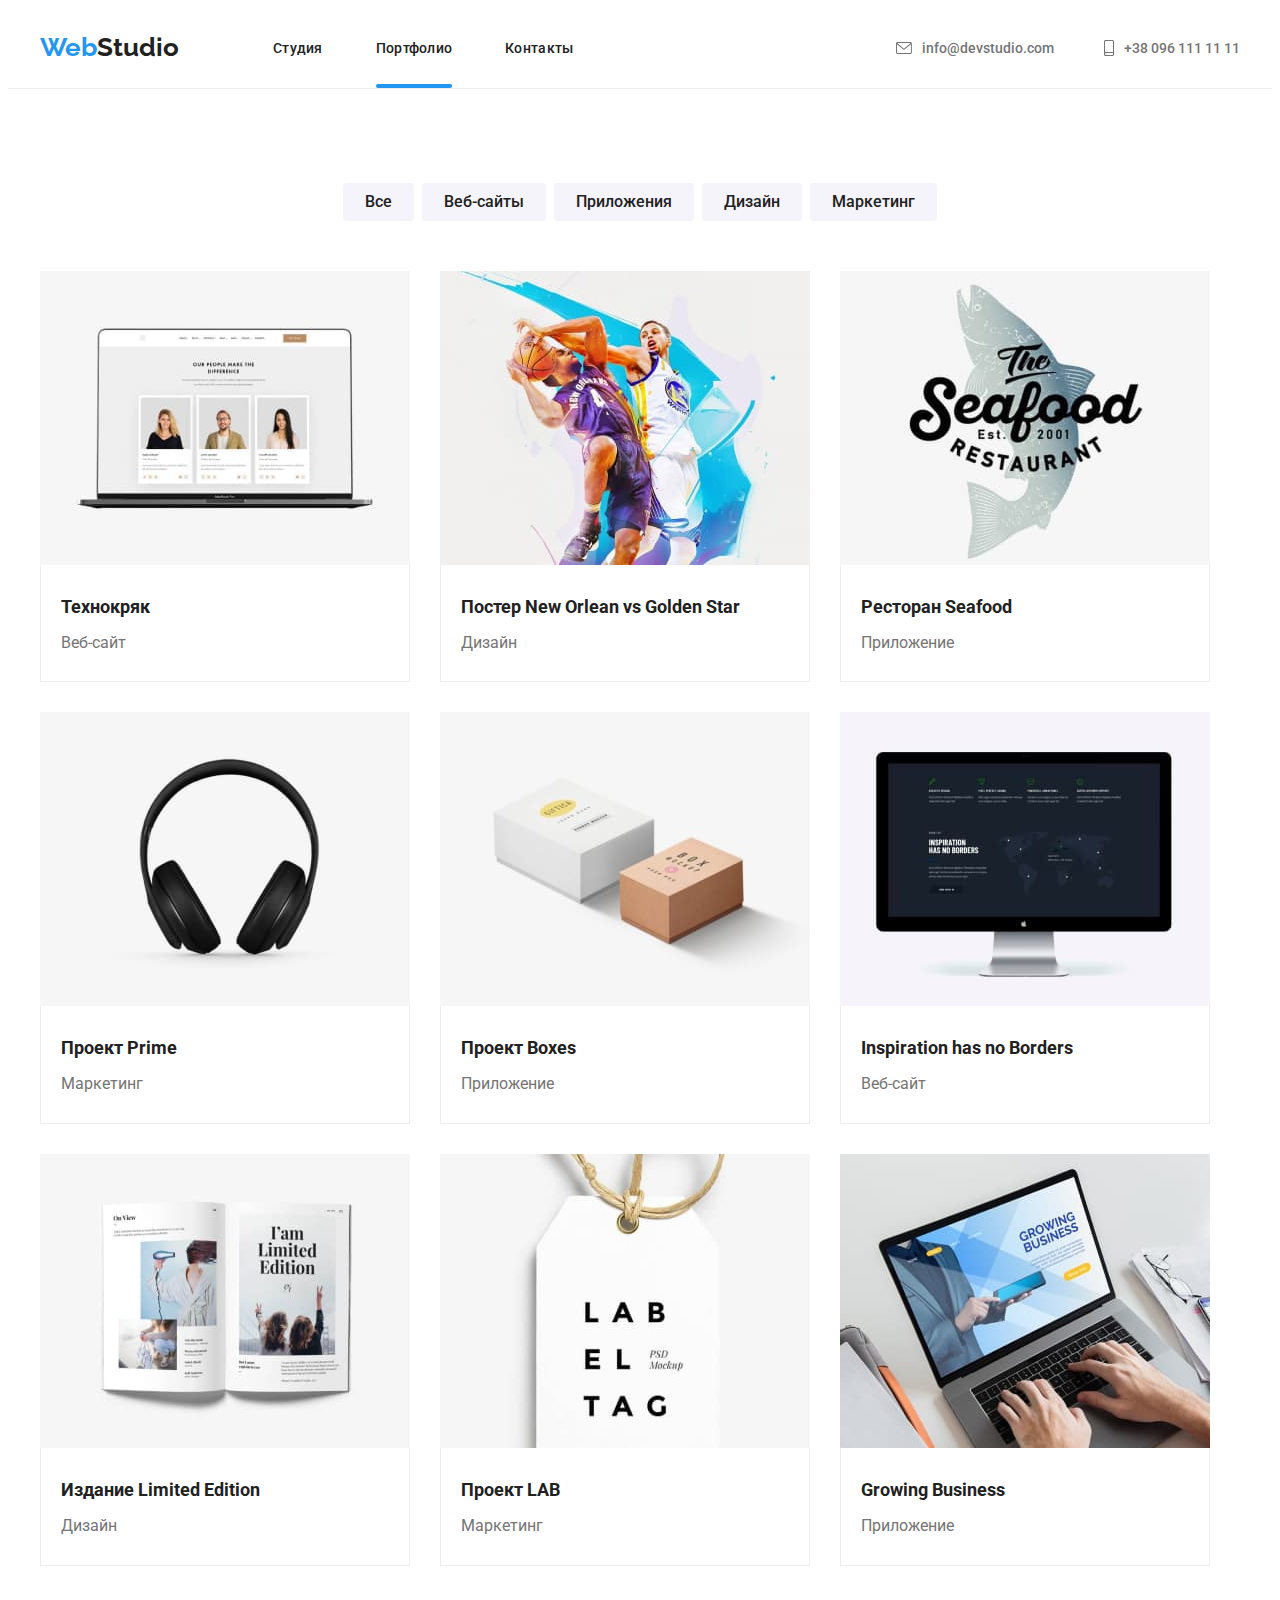
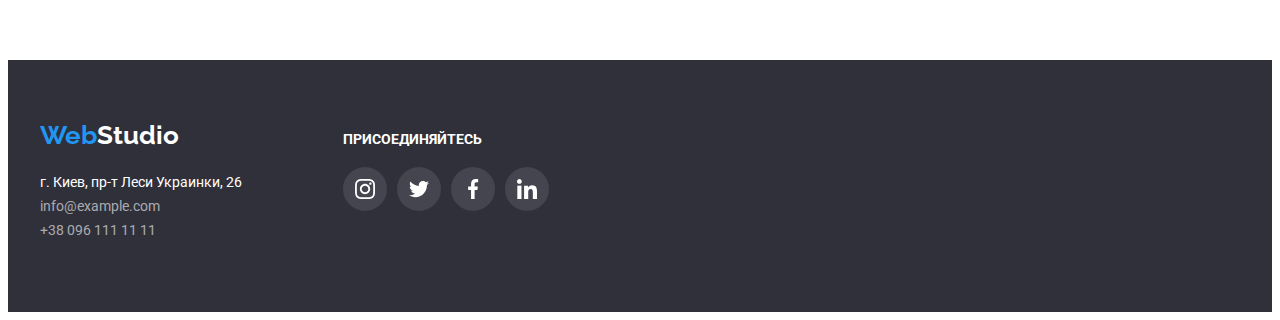
==== portfolio.html @ 3e5e9f69 "go" ====
<!DOCTYPE html>
<html lang="ru">
<head>
    <meta charset="UTF-8" />
    <meta http-equiv="X-UA-Compatible" content="IE=edge"/>
    <meta name="viewport" content="width=device-width, initial-scale=1.0"/>
    <title>WebStudio</title>
    <link href="https://fonts.googleapis.com/css2?family=Raleway:wght@700&family=Roboto:wght@400;500;700;900&display=swap"
          rel="stylesheet">
    <link rel="preconnect" href="https://fonts.googleapis.com">
    <link rel="preconnect" href="https://fonts.gstatic.com" crossorigin>
    <link rel="stylesheet" href="https://cdnjs.cloudflare.com/ajax/libs/modern-normalize/1.0.0/modern-normalize.min.css"
        integrity="sha512-ISS7cAi1PEhQ8jnbJpJZMd29NlhNj4AWYyLOSp2CE/CsHxTCu+r+t0D2yoJudVrd0/8fTVPUVDzY5Tvli75u/g=="
        crossorigin="anonymous" />
    <link rel="stylesheet" href="css/styles.css"/>
</head>
<body>
<header class="header">
    <div class="container">
        <a class="studio" href=""><span class="web">Web</span>Studio</a>
        <nav class="nav">
            <ul class="list">
                <li class="nav-list">
                    <a class="nav-info" href="./index.html">Студия</a>
                </li>
                <li class="nav-list">
                    <a class="nav-info nav-info-line" href="./portfolio.html">Портфолио</a>
                </li>
                <li class="nav-list">
                    <a class="nav-info" href="">Контакты</a>
                </li>
            </ul>
        </nav>
    <ul class="list-header">
        <li>
            <a class="mail" href="mailto:info@devstudio.com">
                <svg class="mail-icon" width="16" height="12">
                    <use href="./images/symbol-defs.svg#icon-mail"></use>
                </svg>
                info@devstudio.com
            </a>
        </li>
        <li>
            <a class="tel" href="tel:+380961111111">
                <svg class="mail-icon" width="10" height="16">
                    <use href="./images/symbol-defs.svg#icon-phone"></use>
                </svg>
                +38 096 111 11 11
            </a>
        </li>
    </ul>
    </div>
</header>
    <main>
    <div class="container">
        <h1 class="title-none">Портфолио</h1>
       <section class="section-portfolio">
           <h2 class="title-none">Услуги</h2>    
        <ul class="list-menu">
            <li class="list-portfolio">
              <button class="button-portfolio" type="button">Все</button>
            </li>
            <li class="list-portfolio">
              <button class="button-portfolio" type="button">Веб-сайты</button>
            </li>
            <li class="list-portfolio">
              <button class="button-portfolio" type="button">Приложения</button>
            </li>
            <li class="list-portfolio">
              <button class="button-portfolio" type="button">Дизайн</button>
            </li>
            <li class="list-portfolio">
              <button class="button-portfolio" type="button">Маркетинг</button>
            </li>
        </ul>
        </section>
      <section class="img-portfolio">
        <h2 style="display: none;">Информация</h2>
        <ul class="list">
            <li class ="img-list">
                <a class="img-overlay-list" href="">
                <div class="img-overlay">
                  <img src="./img-portfolio/img1.jpg" alt="Технокряк" width="370">
                  <p class="overlay" >
                    Технокряк это современная площадка распространения коронавируса. Компании используют эту платформу для цифрового
                    шпионажа и атак на защищённые сервера конкурентов
                  </p>
                </div>
                <div class="content-portfolio">
                   <h3 class="title-portfolio">Технокряк</h3>
                   <p class="paragraf-portfolio">Веб-сайт</p>
                </div>
                </a>
            </li>
            <li class ="img-list">
                <img src="./img-portfolio/img2.jpg" alt="Дизайн" width="370">
                <div class="content-portfolio">
                   <h3 class="title-portfolio">Постер <span lang="en">New Orlean vs Golden Star</span></h3>
                   <p class="paragraf-portfolio">Дизайн</p>
                </div>
            </li>
            <li class ="img-list">
                <img src="./img-portfolio/img3.jpg" alt="Приложение" width="370">
                <div class="content-portfolio">
                   <h3 class="title-portfolio">Ресторан <span lang="en">Seafood</span></h3>
                   <p class="paragraf-portfolio">Приложение</p>
                </div>
            </li>
            <li class ="img-list">
                <img src="./img-portfolio/img4.jpg" alt="Маркетинг" width="370">
                <div class="content-portfolio">
                   <h3 class="title-portfolio">Проект <span lang ="en">Prime</span></h3>
                   <p class="paragraf-portfolio">Маркетинг</p>
                </div>
            </li>
            <li class ="img-list">
                <img src="./img-portfolio/img5.jpg" alt="Приложение" width="370">
                <div class="content-portfolio">
                    <h3 class="title-portfolio">Проект <span lang="en">Boxes</span></h3>
                    <p class="paragraf-portfolio">Приложение</p>
                </div>
            </li>
            <li class ="img-list">
                <img src="./img-portfolio/img6.jpg" alt="Веб-сайт" width="370">
                <div class="content-portfolio">
                    <h3 class="title-portfolio" lang="en">Inspiration has no Borders</h3>
                    <p class="paragraf-portfolio">Веб-сайт</p>
                </div>
            </li>
            <li class ="img-list">
                <img src="./img-portfolio/img7.jpg" alt="Дизайн" width="370">
                <div class="content-portfolio">
                    <h3 class="title-portfolio">Издание <span lang="en">Limited Edition</span></h3>
                    <p class="paragraf-portfolio">Дизайн</p>
                </div>
            </li>
            <li class ="img-list">
                <img src="./img-portfolio/img8.jpg" alt="Маркетинг" width="370">
                <div class="content-portfolio">
                    <h3 class="title-portfolio">Проект <span lang="en">LAB</span></h3>
                    <p class="paragraf-portfolio">Маркетинг</p>
                </div>
            </li>
            <li class ="img-list">
                <img src="./img-portfolio/img9.jpg" alt="Приложение" width="370">
               <div class="content-portfolio">
                   <h3 class="title-portfolio" lang="en">Growing Business</h3>
                   <p class="paragraf-portfolio">Приложение</p>
               </div>
            </li>
        </ul>
        </section>
        </div>
      </main>
<footer class="footer">
    <div class="container">
        <div class="footer-addres">
            <a class="studio" href=""><span class="web">Web</span>Studio</a>
            <address class="address">
                <p class="adres">г. Киев, пр-т Леси Украинки, 26</p>
                <ul class="list">
                    <li class="footer-mail">
                        <a href="mailto:info@example.com">info@example.com</a>
                    </li>
                    <li class="footer-mail">
                        <a href="tel:+380961111111">+38 096 111 11 11</a>
                    </li>
                </ul>
            </address>
        </div>
        <div class="footer-icon">
            <h3 class="footer-info">ПРИСОЕДИНЯЙТЕСЬ</h3>
            <ul class="footer-list">
                <li class="people-list-item">
                    <a class="people-info-footer" href="">
                        <svg class="links-footer" width="20px" height="20px">
                            <use href="./images/symbol-defs.svg#icon-instagram"></use>
                        </svg>
                    </a>
                </li>
                <li class="people-list-item">
                    <a class="people-info-footer" href="">
                        <svg class="links-footer" width="20px" height="20px">
                            <use href="./images/symbol-defs.svg#icon-twitter"></use>
                        </svg>
                    </a>
                </li>
                <li class="people-list-item">
                    <a class="people-info-footer" href="">
                        <svg class="links-footer" width="20px" height="20px">
                            <use href="./images/symbol-defs.svg#icon-facebook"></use>
                        </svg>
                    </a>
                </li>
                <li class="people-list-item">
                    <a class="people-info-footer" href="">
                        <svg class="links-footer" width="20px" height="20px">
                            <use href="./images/symbol-defs.svg#icon-linkedin"></use>
                        </svg>
                    </a>
                </li>
            </ul>
        </div>
    </div>
</footer>
  </body>
</html>
---- css/styles.css ----
:root {
  --primary-font-famili: 'Roboto', sans-serif;
  --secondary-font-famili: 'Raleway', sans-serif;
  --primary-text-color: #757575;
  --secondary-text-color: #212121;
  --footer-text-color: rgba(255, 255, 255, 0.6);
  --main-color: #ffffff;
  --accent-color: #2196f3;
}
body {
  font-family: var(--primary-font-famili);
  font-size: 14px;
  font-style: normal;
  color: var(--secondary-text-color);
}

a {
  text-decoration: none;
  color: var(--secondary-text-color);
}

h1,
h2,
h3,
p {
  margin-top: 0;
  margin-bottom: 0;
}

img {
  display: block;
  max-width: 100%;
  height: auto;
}
ul {
  margin-top: 0;
  margin-bottom: 0;
  padding-left: 0;
  list-style: none;
}
.title-none{
  display: none;
}
.container {
  width: 1200px;
  padding-left: 15px;
  padding-right: 15px;
  margin-left: auto;
  margin-right: auto;
}
.top-bottom {
  padding-top: 94px;
  padding-bottom: 94px;
}
/*hover,focus*/
.tel:focus,
.tel:hover,
.mail:focus,
.mail:hover,
.nav-info:focus,
.nav-info:hover {
  color: var(--accent-color);
  transition: color 250ms cubic-bezier(0.4, 0, 0.2, 1);
}
.list-header {
  display: flex;
  list-style-type: none;
  margin-left: auto;
}
.header {
  height: 80px;
}
.header div {
  display: flex;
  align-items: center;
}
.nav-list {
  display: inline-block;
  padding-top: 31px;
  padding-bottom: 31px;
}
.nav-list:not(:last-child) {
  margin-right: 50px;
}
.title-section {
  margin-bottom: 50px;
  font-weight: bold;
  font-size: 36px;
  line-height: 42px;
  text-align: center;
  color: var(--secondary-text-color);
}
/* WebStudio */
.studio {
  padding-top: 24px;
  padding-bottom: 25px;
  margin-right: 94px;
  font-family: var(--secondary-font-famili);
  font-weight: bold;
  font-size: 26px;
  line-height: 1.2;
}
.web {
  color: var(--accent-color);
  font-weight: bold;
  font-size: 26px;
  line-height: 1.2;
}
/* Menu Nav */
.nav {
  font-weight: 500;
  font-size: 14px;
  line-height: 16px;
}
.nav-list{
  position: relative;
  cursor: pointer;
}
.nav-info{
  position: relative;
  letter-spacing: 0.02em;
  transition: color 250ms cubic-bezier(0.4, 0, 0.2, 1);
}
.nav-info-line::after{
content: "";
position: absolute;
left: 0;
bottom: -32px;
width: 100%;
height: 4px;
background: #2196f3;
border-radius: 2px;
}
/* E-mail */
.mail {
  display: flex;
  align-items: center;
  margin-right: 50px;
  color: var(--primary-text-color);
  font-weight: 500;
  font-size: 14px;

  transition: color 250ms cubic-bezier(0.4, 0, 0.2, 1);
}
.mail-icon {
  margin-right: 10px;
  fill: #757575;

  transition: fill 250ms cubic-bezier(0.4, 0, 0.2, 1);
}
.tel {
  display: flex;
  color: var(--primary-text-color);
  font-weight: 500;
  font-size: 14px;
  transition: color 250ms cubic-bezier(0.4, 0, 0.2, 1);
}
.tel:focus .mail-icon,
.tel:hover .mail-icon,
.mail:focus .mail-icon,
.mail:hover .mail-icon {
  fill: var(--accent-color);
}
/*Герой*/
.hero {
  max-width: 1600px;
  background: var(--secondary-text-color);
  background-image: linear-gradient(rgba(47, 48, 58, 0.4), rgba(47, 48, 58, 0.4)),
    url(../images/bg.jpg);
  background-size: cover;
  background-position: center;
  padding: 200px 0;
}
.text-hero {
  text-transform: uppercase;
  max-width: 650px;
  margin: 0 auto;
  font-size: 44px;
  line-height: 1.4;
  text-align: center;
  color: var(--main-color);
}
/*button*/
.button-hero {
  display: flex;
  justify-content: center;
  margin-top: 30px;
  margin-left: auto;
  margin-right: auto;
  padding: 10px 32px;
  border-radius: 4px;
  border: none;
  cursor: pointer;
  letter-spacing: 0.06em;
  line-height: 30px;
  font-weight: bold;
  font-size: 16px;
  color: var(--main-color);
  background: var(--accent-color);

  transition: color 250ms cubic-bezier(0.4, 0, 0.2, 1),
  background 250ms cubic-bezier(0.4, 0, 0.2, 1);
}
.button-hero:hover,
.button-hero:focus {
  background: #188ce8;
}
.title-section {
  font-weight: bold;
  font-size: 36px;
  line-height: 1.16;
  text-align: center;
}
/*Особенности*/
.title-info {
  margin-bottom: 10px;
  font-weight: bold;
  font-size: 14px;
  line-height: 16px;
  text-transform: uppercase;
  color: var(--secondary-text-color);
}
.paragraf-info {
  width: 270px;
  font-weight: 400;
  font-size: 14px;
  line-height: 1.7;
  color: var(--primary-text-color);
}
.group {
  display: flex;
  justify-content: center;
  align-items: center;
  height: 120px;
  margin-bottom: 20px;
  background: #f5f4fa;
}
.info .list {
  display: flex;
}
.list-info:not(:last-child){
  margin-right: 30px;
}
/*Чем занимаемся*/
.work {
  padding-bottom: 94px;
}
.work .list {
  display: flex;
  margin-top: 50px;
}
.img-box:not(:last-child) {
  margin-right: 30px;
}
.img-box {
  position: relative;
}
.text-img-box {
  position: absolute;
  bottom: 0;
  left: 0;
  width: 370px;
  height: 70px;
  padding-top: 27px;
  font-weight: 700;
  text-align: center;
  letter-spacing: 0.03em;
  text-transform: uppercase;
  color: var(--main-color);

  background: rgba(47, 48, 58, 0.8);
}
/*Наша команда*/
.people {
  background: #f5f4fa;
}
.people .name {
  text-align: center;
  font-weight: 500;
  font-size: 16px;
  line-height: 1.2;
}
.people .list {
  display: flex;
}
.people-name {
  padding-top: 30px;
  padding-bottom: 30px;
}
.people-card {
  background: #fff;
  border-radius: 4px;
  box-shadow: 0px 1px 3px rgba(0, 0, 0, 0.12), 0px 1px 1px rgba(0, 0, 0, 0.14),
    0px 2px 1px rgba(0, 0, 0, 0.2);
}
.people-card:not(:last-child) {
  margin-right: 30px;
}
.links-people {
  display: flex;
  justify-content: center;
  margin-top: 16px;
}
.people-info {
  display: flex;
  align-items: center;
  justify-content: center;
  width: 44px;
  height: 44px;
  background-color: #fff;
  border-radius: 50%;

  transition: background-color 250ms cubic-bezier(0.4, 0, 0.2, 1);
}
.links {
  fill: #afb1b8;
  transition: fill 250ms cubic-bezier(0.4, 0, 0.2, 1);
}
.people-info:hover .links,
.people-info:focus .links {
  fill: var(--main-color);
}
.people-info:hover,
.people-info:focus {
  background-color: var(--accent-color);
}

.people-list-item:not(:last-child) {
  margin-right: 10px;
}
.prof {
  text-align: center;
  margin-top: 10px;
  font-size: 16px;
  line-height: 1.2;
  color: var(--primary-text-color);
}
/*КЛИЕНТЫ*/
.group-client {
  display: flex;
  background: #fff;
}
.client {
  width: 170px;
  height: 92px;
  border: 1px solid;
  border-color: #afb1b8;
  border-radius: 4px;

  transition: border-color 250ms cubic-bezier(0.4, 0, 0.2, 1);
}
.client:not(:last-child) {
  margin-right: 30px;
}
.clients-icon {
  fill: #afb1b8;

  transition: fill 250ms cubic-bezier(0.4, 0, 0.2, 1);
}
.group-info {
  display: flex;
  justify-content: center;
  align-items: center;
  width: 170px;
  height: 92px;
}
.group-info:focus .clients-icon,
.group-info:hover .clients-icon {
  fill: var(--accent-color);
}
.client:focus,
.client:hover {
  border-color: var(--accent-color);
}
/*footer*/
.footer .container {
  display: flex;
  align-items: baseline;
}
.footer {
  padding-top: 60px;
  padding-bottom: 60px;
  background-color: #2f303a;
}
.footer .studio {
  font-family: var(--secondary-font-famili);
  font-weight: bold;
  font-size: 26px;
  line-height: 1.2;
  color: var(--main-color);
}
.address {
  width: 231px;
  height: 81px;
  margin-top: 20px;
}
.adres {
  font-weight: 400;
  font-style: normal;
  font-size: 14px;
  line-height: 1.7;
  color: var(--main-color);
}
.footer-mail .adres {
  margin-bottom: 9px;
}
.address a {
  font-style: normal;
  font-weight: 400;
  font-size: 14px;
  line-height: 1.7;
  color: var(--footer-text-color);
}
.footer-addres {
  margin-right: 70px;
}
.footer-list {
  display: flex;
  margin-top: 20px;
}
.people-info-footer {
  display: flex;
  align-items: center;
  justify-content: center;
  width: 44px;
  height: 44px;
  border-radius: 50%;
  background-color: rgba(255, 255, 255, 0.1);

  transition: background-color 250ms cubic-bezier(0.4, 0, 0.2, 1);
}
.links-footer {
  fill: #fff;
}
.footer-info {
  font-weight: bold;
  font-size: 14px;
  line-height: 16px;
  text-transform: uppercase;
  color: #ffffff;
}
.people-info-footer:focus,
.people-info-footer:hover {
  background-color: var(--accent-color);
}
/*ПОРТФОЛИО*/
.section-portfolio{
  padding-top: 94px;
}
.button-portfolio {
  font-family: inherit;
  padding: 6px 22px;
  cursor: pointer;
  border: none;
  font-weight: 500;
  font-size: 16px;
  line-height: 1.6;
  text-align: center;
  background: #f5f4fa;
  color: var(--secondary-text-color);
  border-radius: 4px;
  transition:color 250ms cubic-bezier(0.4, 0, 0.2, 1),
  background 250ms cubic-bezier(0.4, 0, 0.2, 1),
  box-shadow 250ms cubic-bezier(0.4, 0, 0.2, 1);
}
.button-portfolio:focus,
.button-portfolio:hover {
  color: var(--main-color);
  background: var(--accent-color);
  box-shadow: 0px 2px rgba(0, 0, 0, 0.12),0px 3px rgba(0, 0, 0, 0.1),0px 1px rgba(0, 0, 0, 0.08);
}
.title-portfolio {
  font-weight: 700;
  font-size: 18px;
  line-height: 2;
  color: var(--secondary-text-color);
}
.paragraf-portfolio {
  font-size: 16px;
  line-height: 1.8;
  color: var(--primary-text-color);
  margin-top: 4px;
}
.section-portfolio .list-menu {
  display: flex;
  justify-content: center;
  margin-bottom: 50px;
}
.list-portfolio:not(:last-child){
  margin-right: 8px;
}
.img-portfolio {
  padding-bottom: 94px;
}
.img-portfolio .list {
  display: flex;
  flex-wrap: wrap;
  margin-left: -30px;
  margin-top: -30px;
}
.img-list {
  margin-left: 30px;
  margin-top: 30px;
  cursor: pointer;

  transition: box-shadow 250ms cubic-bezier(0.4, 0, 0.2, 1);
}
.img-list:focus,
.img-list:hover {
  box-shadow: 0px 1px 1px rgba(0, 0, 0, 0.12), 0px 4px 4px rgba(0, 0, 0, 0.06),
    1px 4px 6px rgba(0, 0, 0, 0.16);
}
.content-portfolio {
  padding: 24px 20px;
  border: 1px solid;
  border-color: #eeeeee;
  border-top: none;
}
.header {
  border-bottom: 1px solid;
  border-color: #eeeeee;
}
.img-overlay {
  position: relative;
  overflow: hidden;
}
.overlay {
  position: absolute;
  top: 0;
  left: 0;
  width: 100%;
  height: 100%;
  padding: 63px 24px;
  font-style: normal;
  font-weight: 400;
  font-size: 18px;
  line-height: 28px;
  color: var(--main-color);
  background: rgba(33, 150, 243, 0.9);
  transform: translateY(100%);
  transition: transform 250ms cubic-bezier(0.4, 0, 0.2, 1);
}
.img-overlay-list:focus .overlay,
.img-overlay-list:hover .overlay,
.img-overlay:focus .overlay,
.img-overlay:hover .overlay {
  transform: translateY(0);
}
/* МОДАЛКА*/
.backdrop{
  position: fixed;
  top: 0;
  left: 0;
  width: 100vw;
  height: 100vh;
  background-color: rgba(0, 0, 0, 0.2);
}
.backdrop.is-hidden{
  opacity: 0;
  visibility: hidden;
  pointer-events: none;
}
.modal{
  position: absolute;
  top: 50%;
  left: 50%;
  transform: translate(-50%,-50%);
  width: 528px;
  height: 581px;
  background-color: #FFFFFF;
  border-radius: 4px;
  box-shadow: 0px 1px 3px rgba(0, 0, 0, 0.12),
  0px 1px 1px rgba(0, 0, 0, 0.14),
  0px 2px 1px rgba(0, 0, 0, 0.2);
  transition: background-color 250ms cubic-bezier(0.4, 0, 0.2, 1);
}
.modal-close-btn{
  position: absolute;
  top: 8px;
  right: 8px;
  padding: 6px;
  display: flex;
  justify-content: center;
  align-items: center;
  cursor: pointer;
  width: 30px;
  height: 30px;
  border-radius: 50%;
   border: 1px solid rgba(0, 0, 0, 0.1);
  background-color: transparent;
}
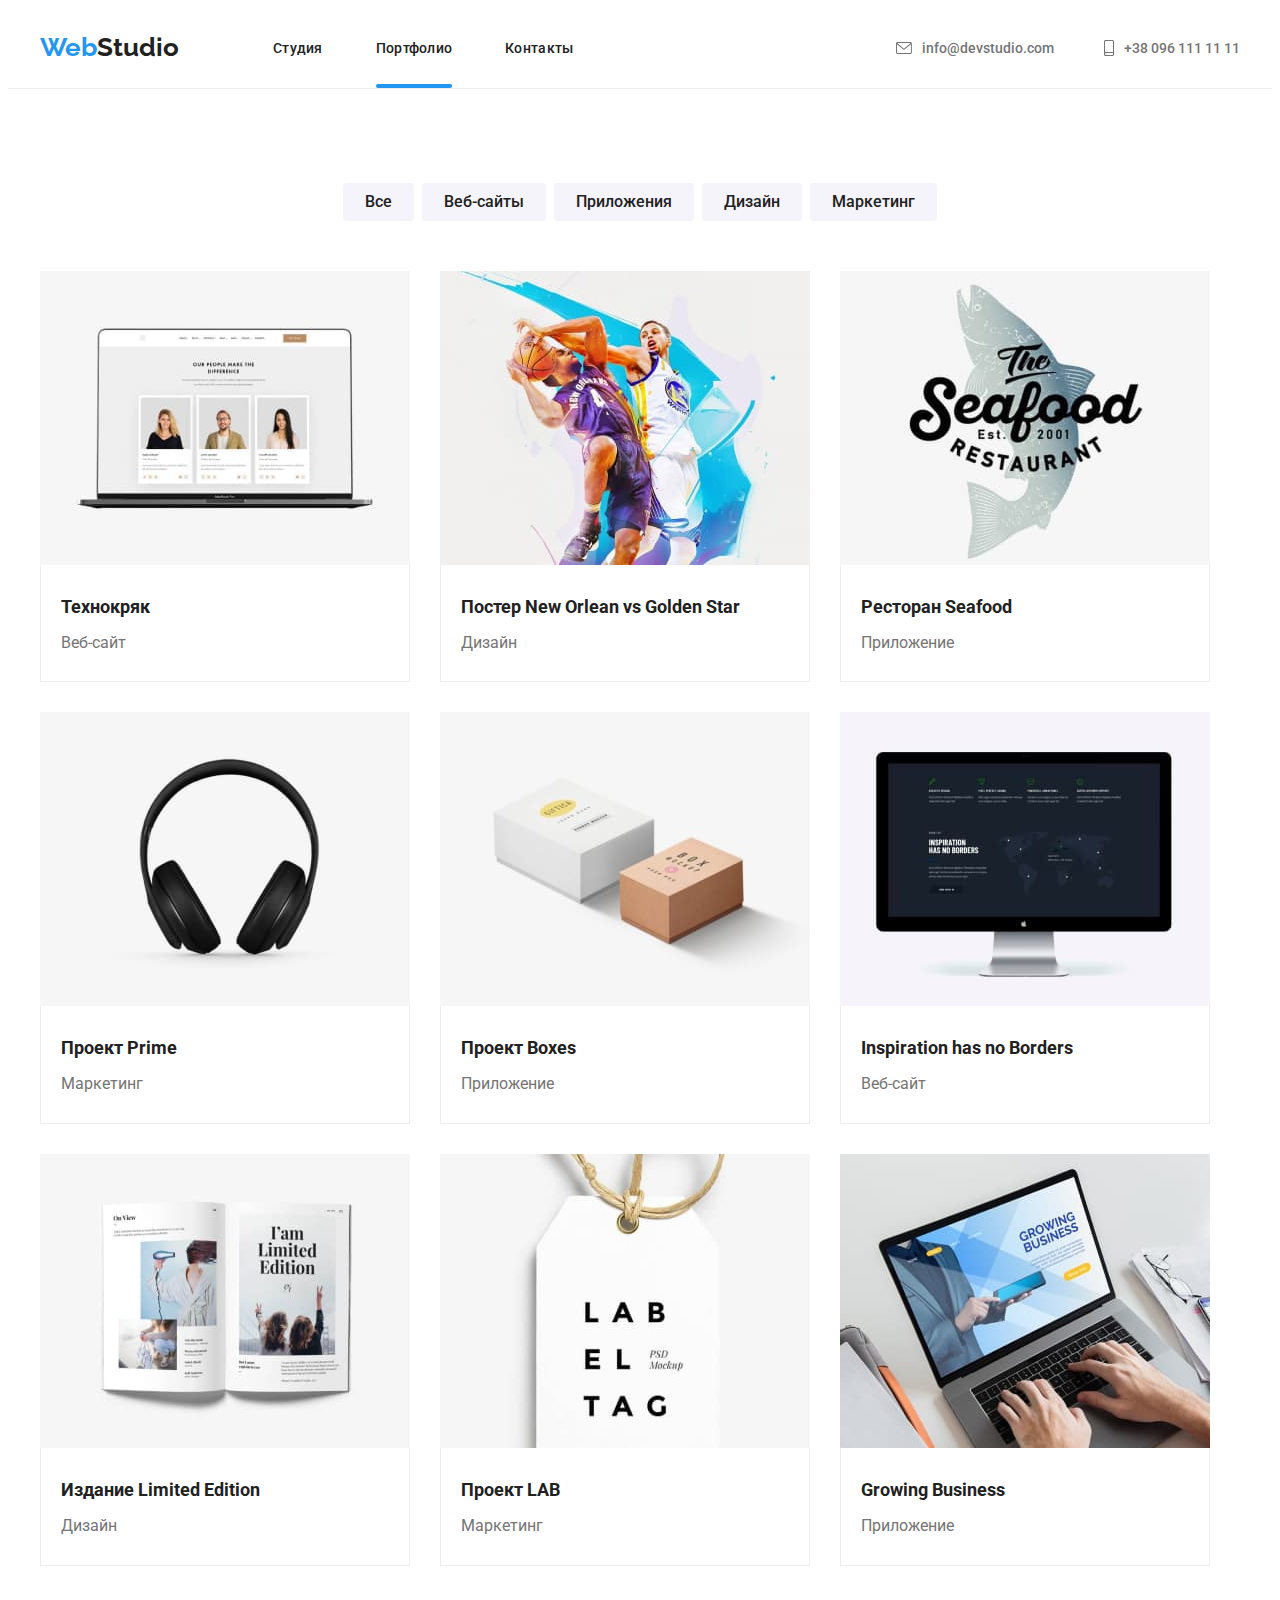
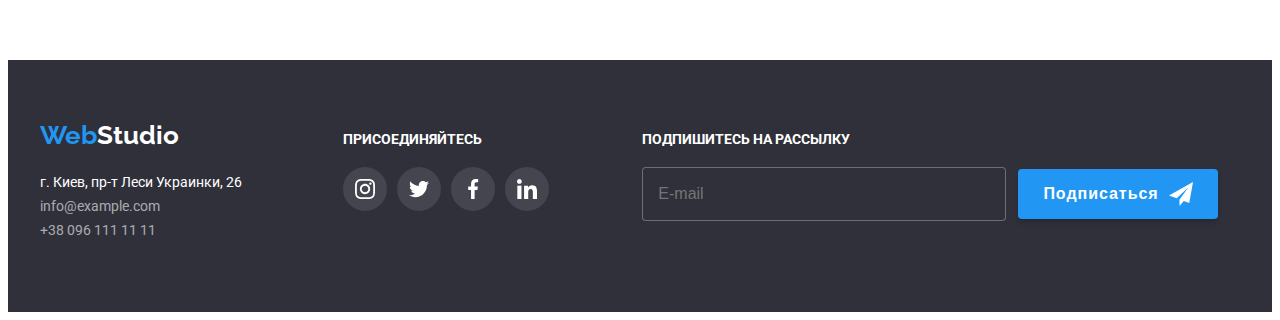
==== commit b8db49d5: "add" ====
--- a/portfolio.html
+++ b/portfolio.html
@@ -201,6 +201,29 @@
                 </li>
             </ul>
         </div>
+        <div>
+            <h3 class="footer-info">Подпишитесь на рассылку</h3>
+            <form class="footer-form">
+                <input class="footer-input" type="text" name="E-mail" placeholder="   E-mail" required />
+                <a href="">
+                    <button type="submit" class="footer-submit">Подписаться
+                        <svg class="icon-telegram" width="24px" height="24px">
+                            <use href="./images/symbol-defs.svg#icon-telegram-icon"></use>
+                        </svg>
+                    </button>
+                </a>
+            </form>
+        </div>
+        </div>
+        </footer>
+        <div class="backdrop is-hidden" data-modal>
+            <div class="modal">
+                <button type="button" class="modal-close-btn" data-modal-close>
+                    <svg class="modal-close-icon" width="18" height="18">
+                        <use href="./images/symbol-defs.svg#icon-close"></use>
+                    </svg>
+                </button>
+            </div>
     </div>
 </footer>
   </body>
--- a/css/styles.css
+++ b/css/styles.css
@@ -413,6 +413,48 @@
 }
 .footer-addres {
   margin-right: 70px;
+}
+.footer-icon{
+  margin-right: 93px;
+}
+.footer-form{
+  margin-top: 20px;
+  display: flex;
+  align-items: center;
+}
+.footer-input {
+  width: 358px;
+  height: 50px;
+  font-size: 16px;
+   margin-right: 12px;
+  background: #2F303A;
+  border-radius: 4px;
+  border: 1px solid rgba(255, 255, 255, 0.3);
+  transition: box-shadow 250ms cubic-bezier(0.4, 0, 0.2, 1);
+}
+.footer-input:focus,
+.footer-input:hover{
+box-shadow:0px 4px 4px rgba(0, 0, 0, 0.15);
+}
+.footer-submit{
+  display: flex;
+  justify-content: center;
+  align-items: center;
+  width: 200px;
+  height: 50px;
+font-weight: 700;
+font-size: 16px;
+line-height: 30px;
+letter-spacing: 0.06em;
+cursor: pointer;
+background: var(--accent-color);
+box-shadow: 0px 4px 4px rgba(0, 0, 0, 0.15);
+border-radius: 4px;
+color: #FFFFFF;
+border: none;
+}
+.icon-telegram {
+margin-left: 10px;
 }
 .footer-list {
   display: flex;
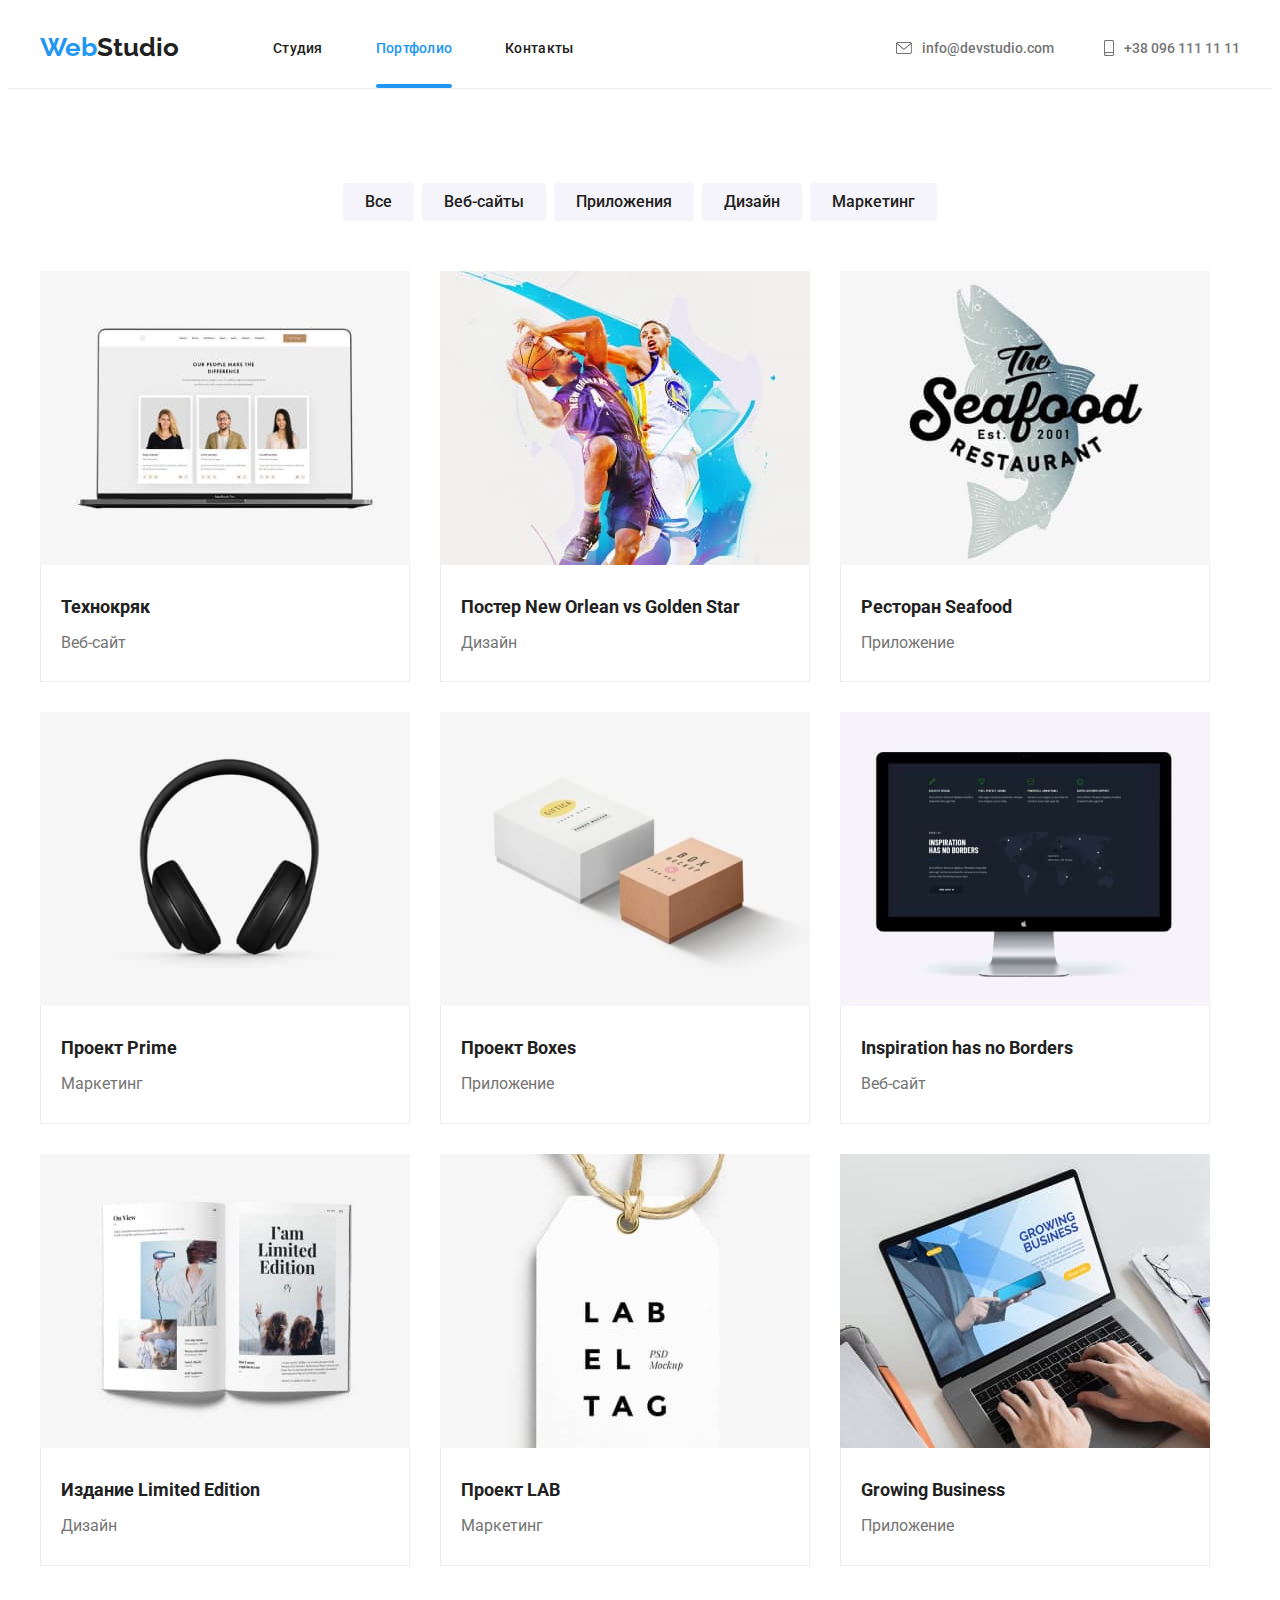
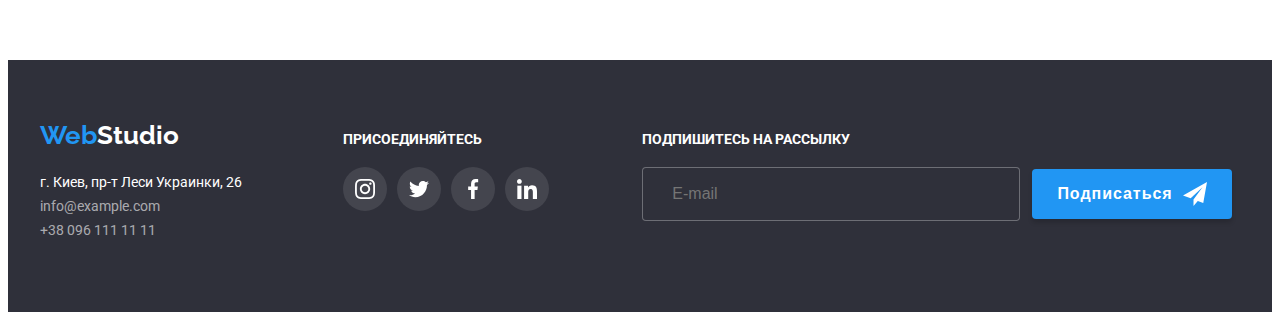
==== commit 15f810b7: "add" ====
--- a/portfolio.html
+++ b/portfolio.html
@@ -53,9 +53,9 @@
 </header>
     <main>
     <div class="container">
-        <h1 class="title-none">Портфолио</h1>
+        <h1 class="visually-hidden ">Портфолио</h1>
        <section class="section-portfolio">
-           <h2 class="title-none">Услуги</h2>    
+           <h2 class="visually-hidden ">Услуги</h2>    
         <ul class="list-menu">
             <li class="list-portfolio">
               <button class="button-portfolio" type="button">Все</button>
@@ -75,7 +75,7 @@
         </ul>
         </section>
       <section class="img-portfolio">
-        <h2 style="display: none;">Информация</h2>
+        <h2 class="visually-hidden "">Информация</h2>
         <ul class="list">
             <li class ="img-list">
                 <a class="img-overlay-list" href="">
--- a/css/styles.css
+++ b/css/styles.css
@@ -38,8 +38,17 @@
   padding-left: 0;
   list-style: none;
 }
-.title-none{
-  display: none;
+.visually-hidden {
+  position: absolute;
+  width: 1px;
+  height: 1px;
+  margin: -1px;
+  border: 0;
+  padding: 0;
+  white-space: nowrap;
+  clip-path: inset(100%);
+  clip: rect(0 0 0 0);
+  overflow: hidden;
 }
 .container {
   width: 1200px;
@@ -130,6 +139,11 @@
 height: 4px;
 background: #2196f3;
 border-radius: 2px;
+transition: background 250ms cubic-bezier(0.4, 0, 0.2, 1);
+}
+.nav-info-line {
+  color: var(--accent-color);
+  transition: color 250ms cubic-bezier(0.4, 0, 0.2, 1);
 }
 /* E-mail */
 .mail {
@@ -163,13 +177,16 @@
 }
 /*Герой*/
 .hero {
-  max-width: 1600px;
+  display: flex;
+  align-items: center;
+  justify-content: center;
+  margin: 0 auto;
+  height: 600px;
   background: var(--secondary-text-color);
   background-image: linear-gradient(rgba(47, 48, 58, 0.4), rgba(47, 48, 58, 0.4)),
     url(../images/bg.jpg);
   background-size: cover;
   background-position: center;
-  padding: 200px 0;
 }
 .text-hero {
   text-transform: uppercase;
@@ -428,7 +445,9 @@
   font-size: 16px;
    margin-right: 12px;
   background: #2F303A;
+  color: var(--main-color);
   border-radius: 4px;
+  padding-left: 16px;
   border: 1px solid rgba(255, 255, 255, 0.3);
   transition: box-shadow 250ms cubic-bezier(0.4, 0, 0.2, 1);
 }
@@ -607,10 +626,9 @@
   top: 50%;
   left: 50%;
   transform: translate(-50%,-50%);
-  width: 528px;
-  height: 581px;
   background-color: #FFFFFF;
   border-radius: 4px;
+  padding: 40px;
   box-shadow: 0px 1px 3px rgba(0, 0, 0, 0.12),
   0px 1px 1px rgba(0, 0, 0, 0.14),
   0px 2px 1px rgba(0, 0, 0, 0.2);
@@ -632,3 +650,113 @@
   background-color: transparent;
 }
 
+.modal-close-btn:focus,
+.modal-close-btn:hover {
+fill:var(--accent-color)
+}
+.modal-title{
+  font-weight: 700;
+  margin-bottom: 12px;
+  font-size: 20px;
+  text-align: center;
+  letter-spacing: 0.03em;
+}
+.form-modal{
+}
+.label-modal{
+  display: flex;
+  flex-direction: column;
+  margin-bottom: 10px;
+  font-weight: 400;
+  font-size: 12px;
+  line-height: 14px;
+  letter-spacing: 0.01em;
+  color: var(--primary-text-color);
+}
+.input-modal{
+  width: 100%;
+  height: 40px;
+  border: 1px solid rgba(33, 33, 33, 0.2);
+  box-sizing: border-box;
+  border-radius: 4px;
+  margin-top: 4px;
+  padding-left: 42px;
+  transition: border 250ms cubic-bezier(0.4, 0, 0.2, 1);
+}
+.textarea-modal::placeholder {
+  font-size: 12px;
+  line-height: 1.17;
+  letter-spacing: 0.01em;
+  color: rgba(117, 117, 117, 0.5);
+}
+.input-icon{
+  position: relative;
+  transition: fill 250ms cubic-bezier(0.4, 0, 0.2, 1);
+}
+.svg-modal{
+  position: absolute;
+    top:0;
+    left: 0;
+    margin-top: 15px;
+    margin-left: 12px;
+  }
+  .textarea-modal:focus,
+  .textarea-modal:hover,
+  .input-modal:focus,
+  .input-modal:hover {
+    border: 1px solid #2196F3;
+    cursor: pointer;
+  }
+  .input-icon:hover {
+    fill: var(--accent-color);
+  }
+  .textarea-modal{
+    width: 448px;
+    height: 120px;
+    border: 1px solid rgba(33, 33, 33, 0.2);
+    border-radius: 4px;
+    margin-top: 4px;
+    padding: 12px 16px;
+    resize: none;
+    transition: border 250ms cubic-bezier(0.4, 0, 0.2, 1);
+  }
+  .checkbox-modal{
+    display: flex;
+    justify-content: center;
+    align-items: center;
+    margin-top: 20px;
+    letter-spacing: 0.03em; 
+    color:var(--primary-text-color);
+  }
+  .chekbox-text{
+    color: var(--accent-color);
+    text-decoration-line: underline;
+  }
+  .input-chekbox{
+    position: relative;
+    width: 16px;
+    height: 15px;
+    margin-right: 7px;
+    border: 2px solid var(--secondary-text-color);
+    transition: border-color 250ms cubic-bezier(0.4, 0, 0.2, 1);
+  }
+  .button-modal{
+    display: flex;
+    justify-content: center;
+    align-items: center;
+    margin-right: auto;
+    margin-left: auto;
+    margin-top: 30px;
+    width: 200px;
+    height: 50px;
+    font-weight: 700;
+    font-size: 16px;
+    line-height: 30px;
+    letter-spacing: 0.06em;
+    cursor: pointer;
+    background: var(--accent-color);
+    box-shadow: 0px 4px 4px rgba(0, 0, 0, 0.15);
+    border-radius: 4px;
+    color: #FFFFFF;
+    border: none;
+    }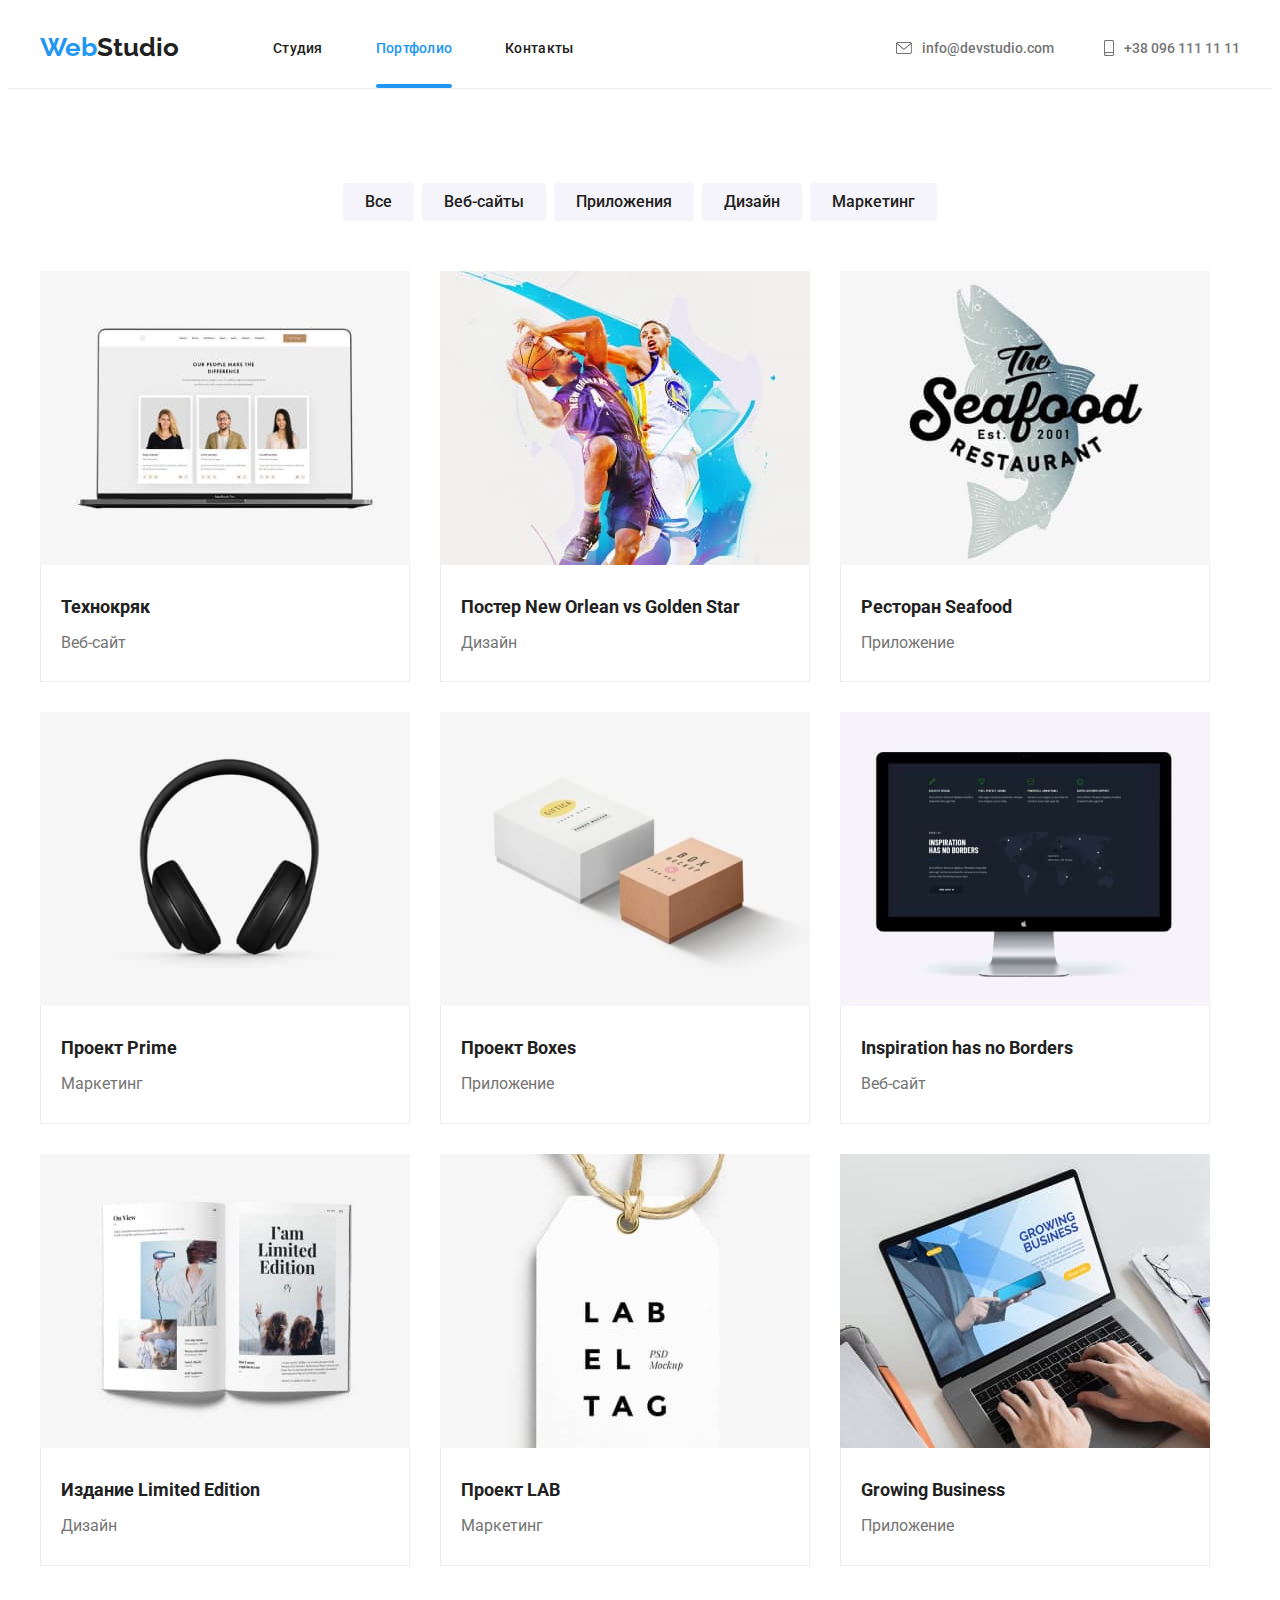
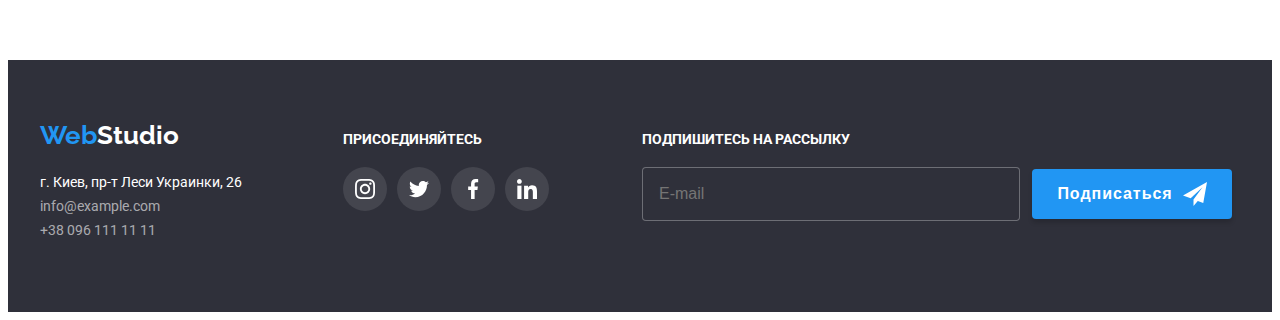
==== commit 77b8be33: "add" ====
--- a/portfolio.html
+++ b/portfolio.html
@@ -75,7 +75,7 @@
         </ul>
         </section>
       <section class="img-portfolio">
-        <h2 class="visually-hidden "">Информация</h2>
+        <h2 class="visually-hidden">Информация</h2>
         <ul class="list">
             <li class ="img-list">
                 <a class="img-overlay-list" href="">
@@ -152,8 +152,8 @@
         </section>
         </div>
       </main>
-<footer class="footer">
-    <div class="container">
+    <footer class="footer">
+     <div class="container">
         <div class="footer-addres">
             <a class="studio" href=""><span class="web">Web</span>Studio</a>
             <address class="address">
@@ -201,30 +201,23 @@
                 </li>
             </ul>
         </div>
-        <div>
+          <div>
             <h3 class="footer-info">Подпишитесь на рассылку</h3>
             <form class="footer-form">
-                <input class="footer-input" type="text" name="E-mail" placeholder="   E-mail" required />
-                <a href="">
+                <input class="footer-input" 
+                type="email" 
+                name="email" 
+                placeholder="E-mail" 
+                title="email@ukr.net" 
+                required />
                     <button type="submit" class="footer-submit">Подписаться
                         <svg class="icon-telegram" width="24px" height="24px">
                             <use href="./images/symbol-defs.svg#icon-telegram-icon"></use>
                         </svg>
                     </button>
-                </a>
             </form>
-        </div>
-        </div>
-        </footer>
-        <div class="backdrop is-hidden" data-modal>
-            <div class="modal">
-                <button type="button" class="modal-close-btn" data-modal-close>
-                    <svg class="modal-close-icon" width="18" height="18">
-                        <use href="./images/symbol-defs.svg#icon-close"></use>
-                    </svg>
-                </button>
-            </div>
-    </div>
-</footer>
+          </div>
+        </div>
+    </footer>
   </body>
 </html>--- a/css/styles.css
+++ b/css/styles.css
@@ -180,6 +180,8 @@
   display: flex;
   align-items: center;
   justify-content: center;
+  margin: 0 auto;
+  max-width:1600px;
   margin: 0 auto;
   height: 600px;
   background: var(--secondary-text-color);
@@ -662,10 +664,11 @@
   letter-spacing: 0.03em;
 }
 .form-modal{
+  display: flex;
+  flex-direction: column;
 }
 .label-modal{
-  display: flex;
-  flex-direction: column;
+  position: relative;
   margin-bottom: 10px;
   font-weight: 400;
   font-size: 12px;
@@ -681,7 +684,11 @@
   border-radius: 4px;
   margin-top: 4px;
   padding-left: 42px;
+  outline: transparent;
   transition: border 250ms cubic-bezier(0.4, 0, 0.2, 1);
+}
+.input-modal:not(:placeholder-shown) {
+  border: 1px solid #2196F3;
 }
 .textarea-modal::placeholder {
   font-size: 12px;
@@ -689,16 +696,20 @@
   letter-spacing: 0.01em;
   color: rgba(117, 117, 117, 0.5);
 }
+.textarea-modal:not(:placeholder-shown){
+  border: 1px solid #2196F3;
+}
+.input-modal:not(:placeholder-shown) + .svg-modal{
+  fill: var(--accent-color);
+}
 .input-icon{
-  position: relative;
+  display: block;
   transition: fill 250ms cubic-bezier(0.4, 0, 0.2, 1);
 }
 .svg-modal{
   position: absolute;
-    top:0;
-    left: 0;
-    margin-top: 15px;
-    margin-left: 12px;
+    top: 50%;
+    left: 12px;
   }
   .textarea-modal:focus,
   .textarea-modal:hover,
@@ -707,48 +718,63 @@
     border: 1px solid #2196F3;
     cursor: pointer;
   }
+  .input-icon:focus,
   .input-icon:hover {
     fill: var(--accent-color);
   }
   .textarea-modal{
+    display: block;
     width: 448px;
     height: 120px;
     border: 1px solid rgba(33, 33, 33, 0.2);
     border-radius: 4px;
     margin-top: 4px;
     padding: 12px 16px;
+    outline: transparent;
     resize: none;
     transition: border 250ms cubic-bezier(0.4, 0, 0.2, 1);
   }
+  .coment{
+    margin-bottom: 20px;
+  }
   .checkbox-modal{
-    display: flex;
-    justify-content: center;
-    align-items: center;
-    margin-top: 20px;
+    margin-bottom: 30px;
     letter-spacing: 0.03em; 
     color:var(--primary-text-color);
+  }
+  .contract-chek{
+    display: flex;
+    align-items: center;
+    justify-content: center;
+  }
+  .contract-chek::before{
+    display: inline-block;
+    content: "";
+    width: 16px;
+    height: 15px;
+    border: 2px solid var(--secondary-text-color);
+    border-radius: 2px;
+    margin-right: 7px;
+    cursor: pointer;
+    transition: border-color 250ms cubic-bezier(0.4, 0, 0.2, 1),
+    background-color 250ms cubic-bezier(0.4, 0, 0.2, 1);;
+  }
+  .icon-chekbox:checked + .contract-chek::before{
+    background-color: var(--accent-color);
+    border-color: var(--accent-color);
+    background-image: url(../images/Vector.svg);
+    background-position: center;
+    background-size: contain;
   }
   .chekbox-text{
     color: var(--accent-color);
     text-decoration-line: underline;
   }
-  .input-chekbox{
-    position: relative;
-    width: 16px;
-    height: 15px;
-    margin-right: 7px;
-    border: 2px solid var(--secondary-text-color);
-    transition: border-color 250ms cubic-bezier(0.4, 0, 0.2, 1);
-  }
   .button-modal{
-    display: flex;
-    justify-content: center;
-    align-items: center;
-    margin-right: auto;
-    margin-left: auto;
-    margin-top: 30px;
-    width: 200px;
-    height: 50px;
+    min-width: 200px;
+    padding-top: 10px;
+    padding-bottom: 10px;
+    align-self: center;
     font-weight: 700;
     font-size: 16px;
     line-height: 30px;
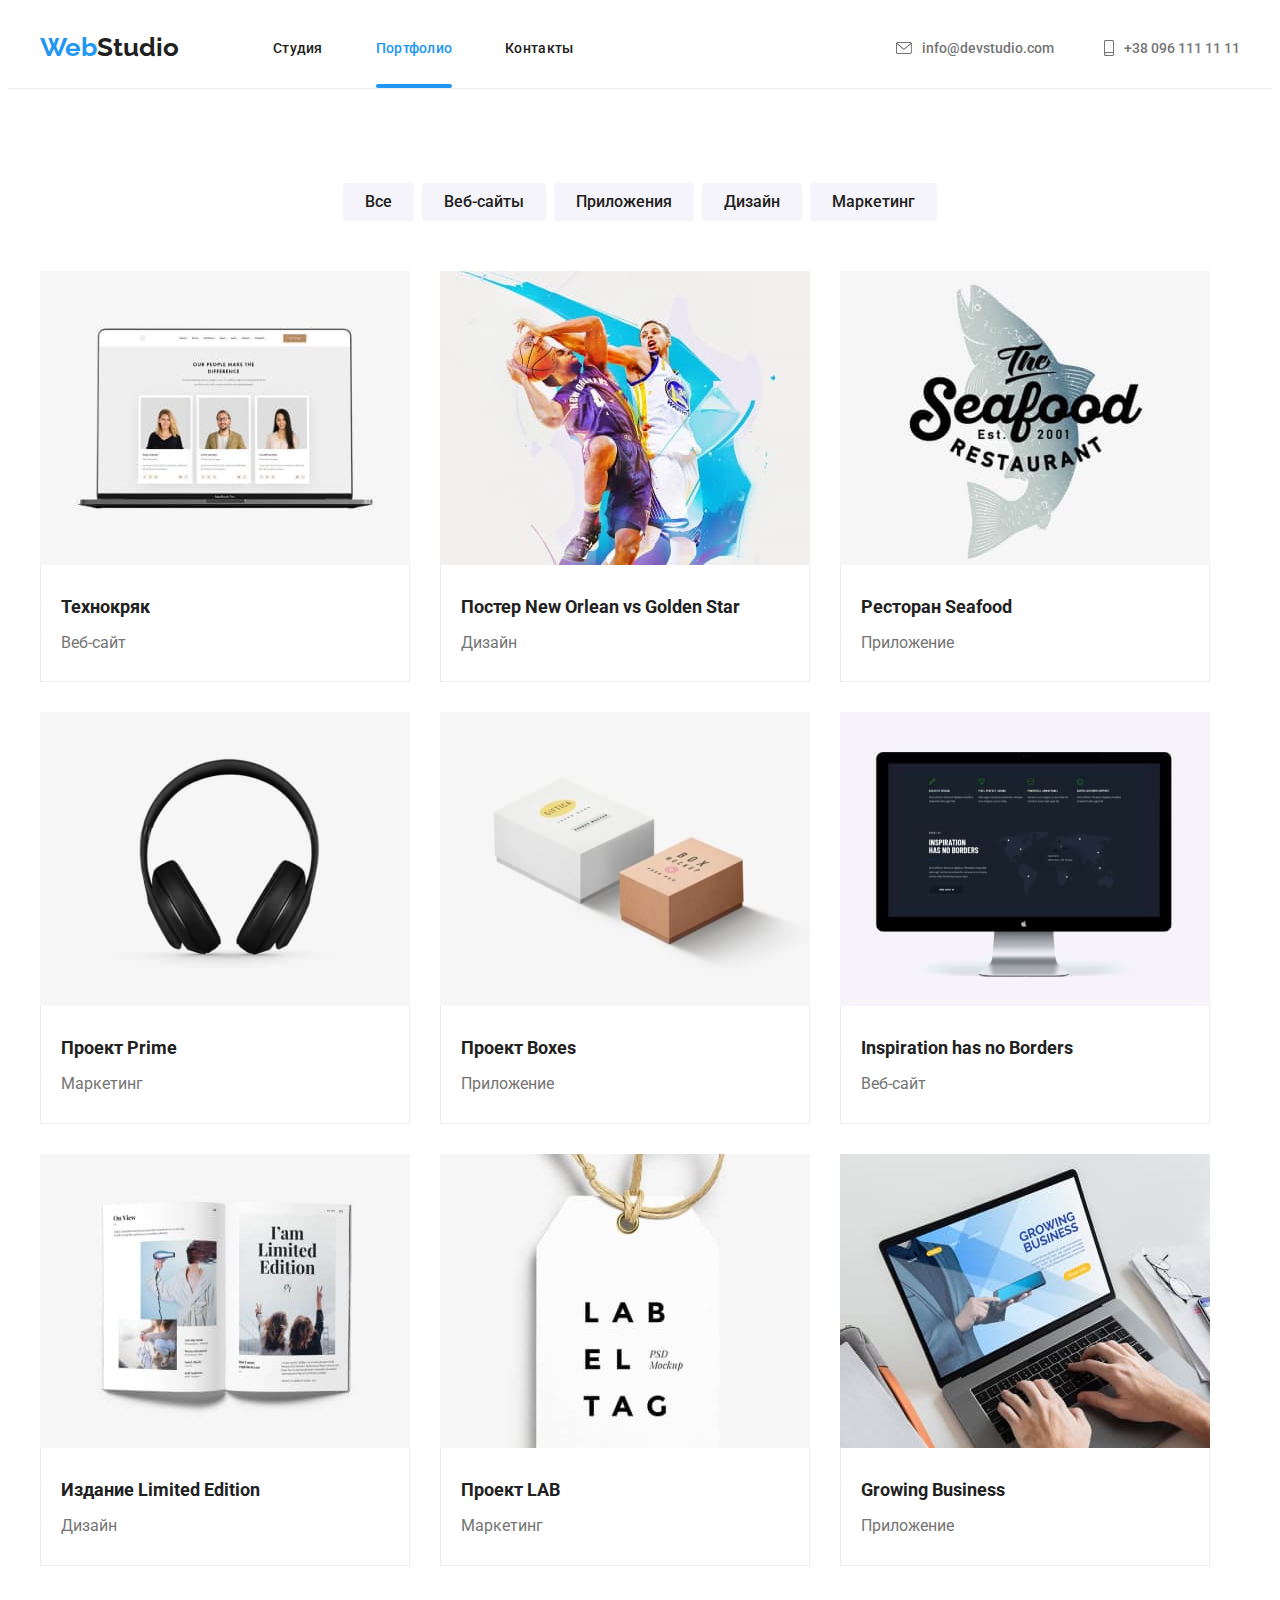
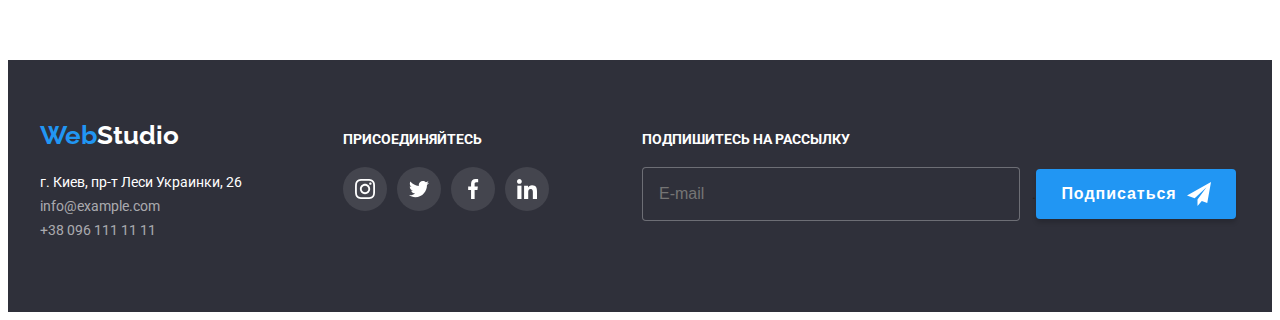
==== commit f719f9d0: "add" ====
--- a/portfolio.html
+++ b/portfolio.html
@@ -209,7 +209,7 @@
                 name="email" 
                 placeholder="E-mail" 
                 title="email@ukr.net" 
-                required />
+                required />.
                     <button type="submit" class="footer-submit">Подписаться
                         <svg class="icon-telegram" width="24px" height="24px">
                             <use href="./images/symbol-defs.svg#icon-telegram-icon"></use>
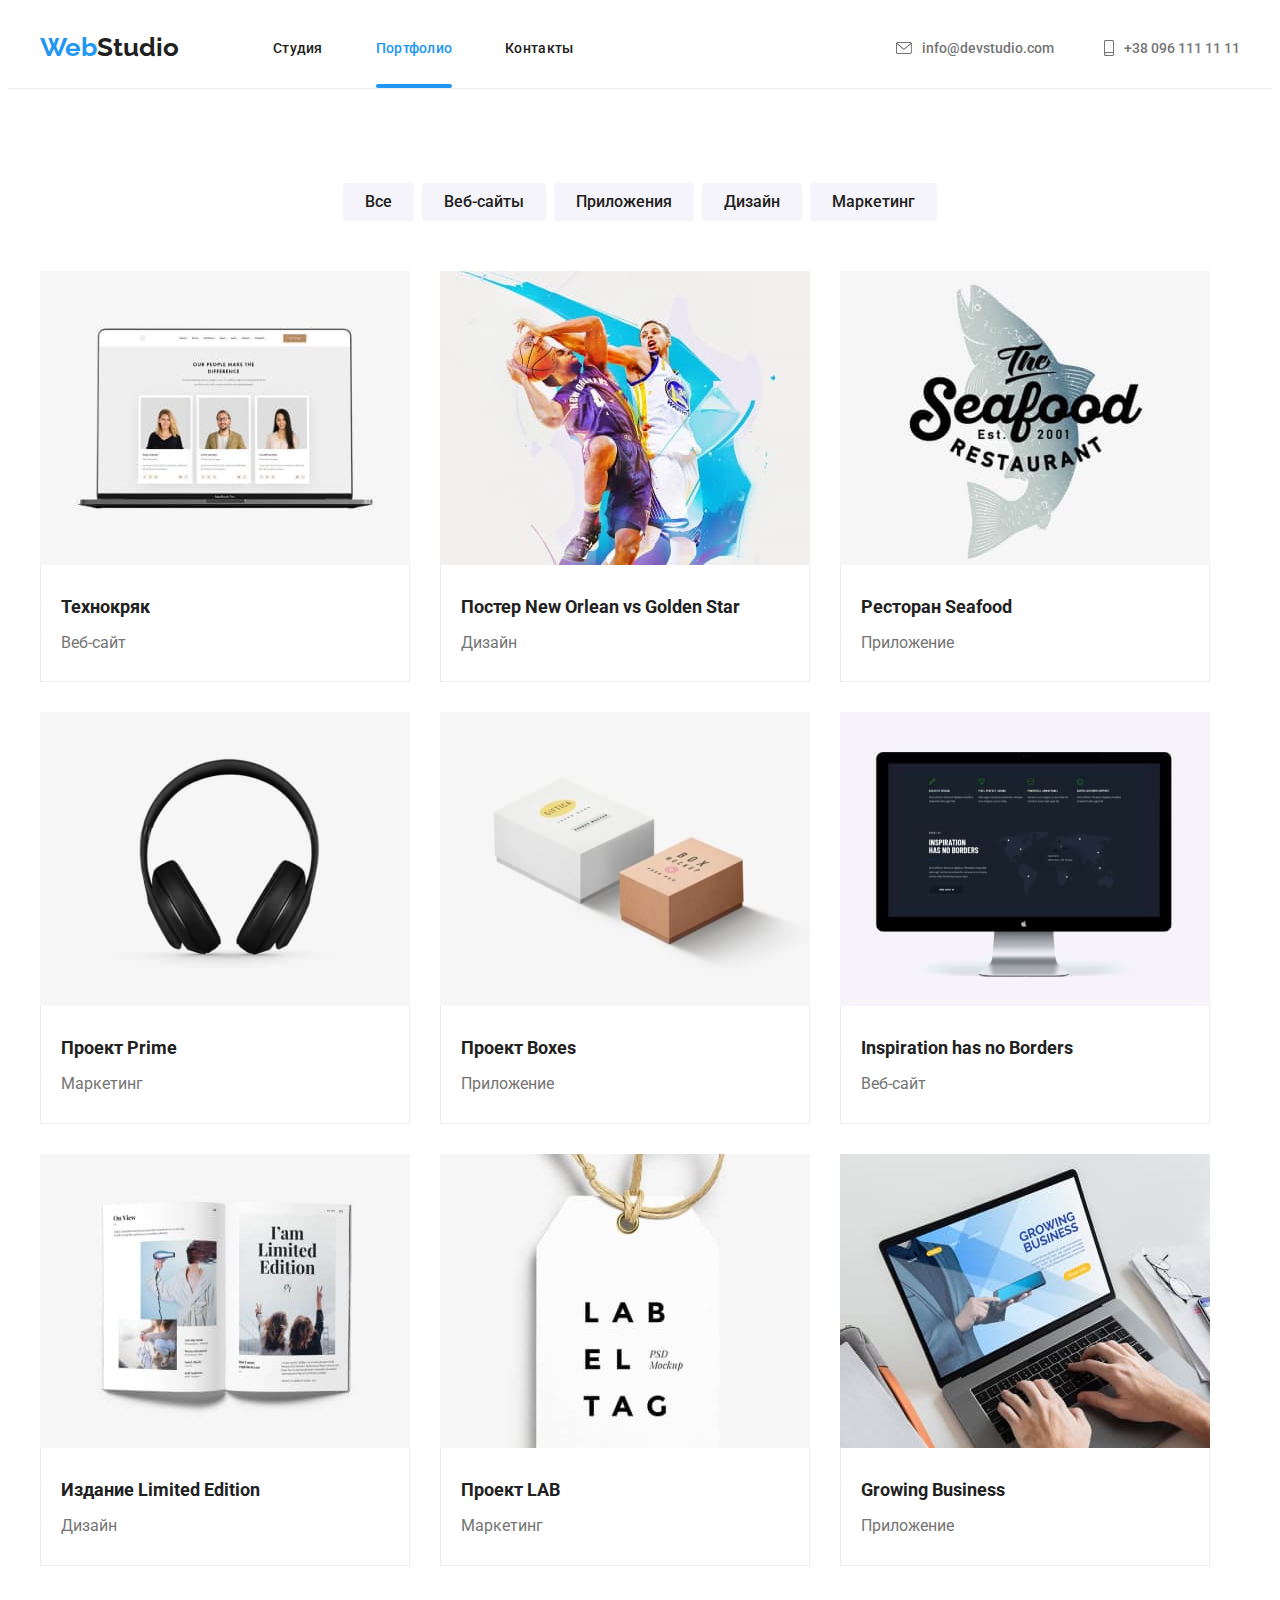
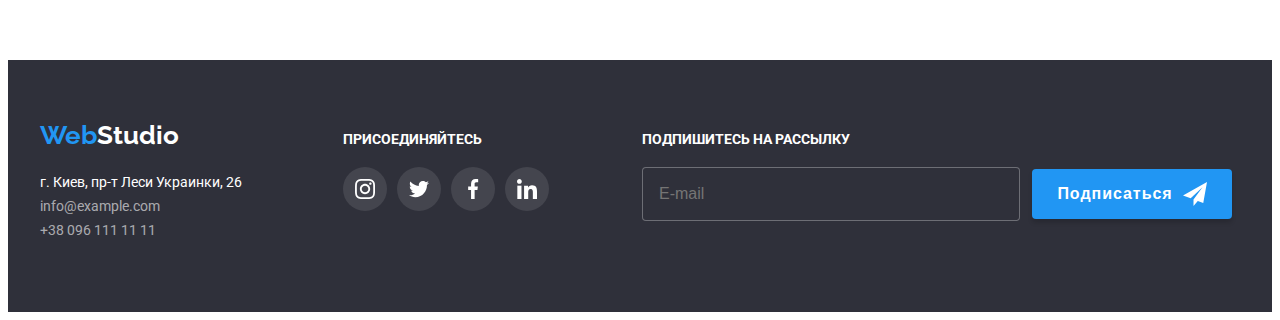
==== commit e8d15061: "add" ====
--- a/portfolio.html
+++ b/portfolio.html
@@ -209,7 +209,7 @@
                 name="email" 
                 placeholder="E-mail" 
                 title="email@ukr.net" 
-                required />.
+                required />
                     <button type="submit" class="footer-submit">Подписаться
                         <svg class="icon-telegram" width="24px" height="24px">
                             <use href="./images/symbol-defs.svg#icon-telegram-icon"></use>
